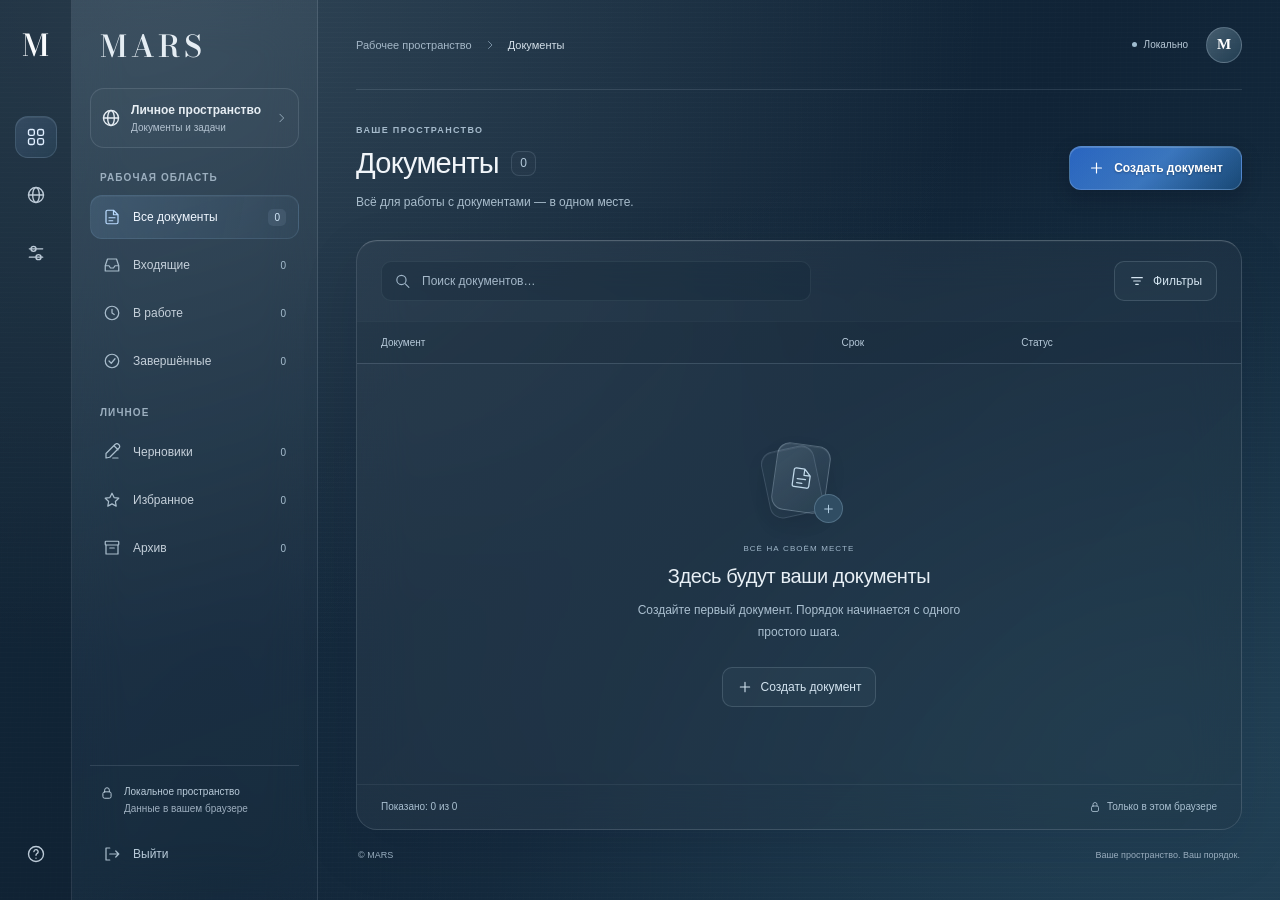
==== dashboard.html @ 014e8f97 "Add MARS dashboard interface" ====
<!doctype html>
<html lang="ru">
<head>
  <meta charset="UTF-8" />
  <meta name="viewport" content="width=device-width, initial-scale=1" />
  <meta name="theme-color" content="#10283E" />
  <title>Документы — MARS</title>
  <link rel="stylesheet" href="./styles.css" />
  <script src="./script.js" defer></script>
</head>
<body class="workspace">
  <div class="ambient" aria-hidden="true"></div>
  <svg class="icon-library" xmlns="http://www.w3.org/2000/svg" aria-hidden="true"><defs>
    <symbol id="i-grid" viewBox="0 0 24 24"><rect x="3" y="3" width="7" height="7" rx="2"/><rect x="14" y="3" width="7" height="7" rx="2"/><rect x="3" y="14" width="7" height="7" rx="2"/><rect x="14" y="14" width="7" height="7" rx="2"/></symbol>
    <symbol id="i-globe" viewBox="0 0 24 24"><circle cx="12" cy="12" r="9"/><ellipse cx="12" cy="12" rx="4" ry="9"/><path d="M3 12h18"/></symbol>
    <symbol id="i-settings" viewBox="0 0 24 24"><path d="M4 7h16M4 17h16"/><circle cx="9" cy="7" r="3"/><circle cx="15" cy="17" r="3"/></symbol>
    <symbol id="i-help" viewBox="0 0 24 24"><circle cx="12" cy="12" r="9"/><path d="M9.5 9a2.5 2.5 0 0 1 5 .5c0 2-2.5 2-2.5 4M12 17h.01"/></symbol>
    <symbol id="i-doc" viewBox="0 0 24 24"><path d="M14 3H6a2 2 0 0 0-2 2v14a2 2 0 0 0 2 2h12a2 2 0 0 0 2-2V9Zm0 0v6h6M8 13h8M8 17h5"/></symbol>
    <symbol id="i-inbox" viewBox="0 0 24 24"><path d="m3 13 3-9h12l3 9v7H3Zm0 0h5l2 3h4l2-3h5"/></symbol>
    <symbol id="i-clock" viewBox="0 0 24 24"><circle cx="12" cy="12" r="9"/><path d="M12 7v5l3 2"/></symbol>
    <symbol id="i-check" viewBox="0 0 24 24"><circle cx="12" cy="12" r="9"/><path d="m8 12 3 3 5-6"/></symbol>
    <symbol id="i-edit" viewBox="0 0 24 24"><path d="m15 4 5 5M4 20l5-1L21 7a2 2 0 0 0-5-5L4 14ZM13 20h7"/></symbol>
    <symbol id="i-star" viewBox="0 0 24 24"><path d="m12 3 2.8 5.7 6.2.9-4.5 4.4 1.1 6.2-5.6-3-5.6 3 1.1-6.2L3 9.6l6.2-.9Z"/></symbol>
    <symbol id="i-archive" viewBox="0 0 24 24"><path d="M4 8v12h16V8M9 12h6"/><rect x="3" y="3" width="18" height="5" rx="1"/></symbol>
    <symbol id="i-logout" viewBox="0 0 24 24"><path d="M9 4H4v16h5M9 12h12m-4-4 4 4-4 4"/></symbol>
    <symbol id="i-plus" viewBox="0 0 24 24"><path d="M12 5v14M5 12h14"/></symbol>
    <symbol id="i-search" viewBox="0 0 24 24"><circle cx="10.5" cy="10.5" r="6.5"/><path d="m16 16 5 5"/></symbol>
    <symbol id="i-filter" viewBox="0 0 24 24"><path d="M4 7h16M7 12h10M10 17h4"/></symbol>
    <symbol id="i-chevron" viewBox="0 0 24 24"><path d="m9 5 7 7-7 7"/></symbol>
    <symbol id="i-close" viewBox="0 0 24 24"><path d="m6 6 12 12M6 18 18 6"/></symbol>
    <symbol id="i-menu" viewBox="0 0 24 24"><path d="M4 6h16M4 12h16M4 18h16"/></symbol>
    <symbol id="i-lock" viewBox="0 0 24 24"><rect x="5" y="10" width="14" height="11" rx="3"/><path d="M8 10V7a4 4 0 0 1 8 0v3"/></symbol>
    <symbol id="i-arrow" viewBox="0 0 24 24"><path d="M5 12h14m-5-5 5 5-5 5"/></symbol>
  </defs></svg>
  <a class="skip-link" href="#workspace-main">К документам</a>
  <div class="app-shell">
    <nav class="app-rail" aria-label="Приложение">
      <a class="rail-mark" href="./dashboard.html" aria-label="MARS — рабочее пространство">M</a>
      <button class="rail-button is-active" type="button" data-section="all" aria-label="Документы" title="Документы"><svg class="icon" aria-hidden="true"><use href="#i-grid"/></svg></button>
      <button class="rail-button" type="button" data-info="space" aria-label="О пространстве" title="О пространстве"><svg class="icon" aria-hidden="true"><use href="#i-globe"/></svg></button>
      <button class="rail-button" type="button" data-info="settings" aria-label="Настройки вида" title="Настройки вида"><svg class="icon" aria-hidden="true"><use href="#i-settings"/></svg></button>
      <button class="rail-button rail-bottom" type="button" data-info="help" aria-label="Помощь" title="Помощь"><svg class="icon" aria-hidden="true"><use href="#i-help"/></svg></button>
    </nav>
    <aside class="app-sidebar" id="app-sidebar" aria-label="Навигация по документам">
      <div class="sidebar-brand"><span class="workspace-wordmark">MARS</span><button class="icon-button mobile-only" id="close-navigation" type="button" aria-label="Закрыть навигацию"><svg class="icon" aria-hidden="true"><use href="#i-close"/></svg></button></div>
      <button class="space-switch" type="button" data-info="space"><span class="space-icon"><svg class="icon" aria-hidden="true"><use href="#i-globe"/></svg></span><span><strong>Личное пространство</strong><small>Документы и задачи</small></span><svg class="icon" aria-hidden="true"><use href="#i-chevron"/></svg></button>
      <nav class="document-nav" aria-label="Разделы">
        <p class="nav-heading">Рабочая область</p>
<button class="nav-item" type="button" data-section="all" aria-current="page"><svg class="icon" aria-hidden="true"><use href="#i-doc"/></svg><span>Все документы</span><span class="nav-count" data-count="all">0</span></button>
<button class="nav-item" type="button" data-section="inbox"><svg class="icon" aria-hidden="true"><use href="#i-inbox"/></svg><span>Входящие</span><span class="nav-count" data-count="inbox">0</span></button>
<button class="nav-item" type="button" data-section="progress"><svg class="icon" aria-hidden="true"><use href="#i-clock"/></svg><span>В работе</span><span class="nav-count" data-count="progress">0</span></button>
<button class="nav-item" type="button" data-section="done"><svg class="icon" aria-hidden="true"><use href="#i-check"/></svg><span>Завершённые</span><span class="nav-count" data-count="done">0</span></button>
        <p class="nav-heading nav-heading--second">Личное</p>
<button class="nav-item" type="button" data-section="draft"><svg class="icon" aria-hidden="true"><use href="#i-edit"/></svg><span>Черновики</span><span class="nav-count" data-count="draft">0</span></button>
<button class="nav-item" type="button" data-section="favorites"><svg class="icon" aria-hidden="true"><use href="#i-star"/></svg><span>Избранное</span><span class="nav-count" data-count="favorites">0</span></button>
<button class="nav-item" type="button" data-section="archive"><svg class="icon" aria-hidden="true"><use href="#i-archive"/></svg><span>Архив</span><span class="nav-count" data-count="archive">0</span></button>
      </nav>
      <div class="sidebar-bottom"><div class="local-note"><svg class="icon" aria-hidden="true"><use href="#i-lock"/></svg><span>Локальное пространство<small>Данные в вашем браузере</small></span></div><button class="nav-item mobile-only" type="button" data-info="settings"><svg class="icon" aria-hidden="true"><use href="#i-settings"/></svg><span>Настройки вида</span></button><a class="nav-item logout-link" href="./index.html"><svg class="icon" aria-hidden="true"><use href="#i-logout"/></svg><span>Выйти</span></a></div>
    </aside>
    <button class="drawer-backdrop" id="drawer-backdrop" type="button" aria-label="Закрыть навигацию" hidden></button>
    <main class="workspace-main" id="workspace-main" tabindex="-1">
      <header class="workspace-topbar">
        <div class="breadcrumbs"><button class="icon-button mobile-only" id="open-navigation" type="button" aria-label="Открыть навигацию" aria-expanded="false" aria-controls="app-sidebar"><svg class="icon" aria-hidden="true"><use href="#i-menu"/></svg></button><span class="breadcrumb-root">Рабочее пространство</span><svg class="icon" aria-hidden="true"><use href="#i-chevron"/></svg><span id="breadcrumb-section">Документы</span></div>
        <div class="topbar-user"><span class="local-badge">Локально</span><button class="avatar" type="button" data-info="profile" aria-label="Ваше пространство" title="Ваше пространство">М</button></div>
      </header>
      <section class="document-workspace" aria-labelledby="section-title">
        <div class="workspace-heading"><div><p class="section-eyebrow">ВАШЕ ПРОСТРАНСТВО</p><h1 id="section-title">Документы <span id="section-count" class="heading-count">0</span></h1><p id="section-description">Всё для работы с документами — в одном месте.</p></div><button class="submit-button create-button" type="button" data-create><svg class="icon" aria-hidden="true"><use href="#i-plus"/></svg><span>Создать документ</span></button></div>
        <div class="documents-panel">
          <div class="document-toolbar"><label class="document-search" for="document-search"><svg class="icon" aria-hidden="true"><use href="#i-search"/></svg><span class="sr-only">Поиск документов</span><input id="document-search" type="search" placeholder="Поиск документов…" autocomplete="off" /></label><button class="secondary-button filter-toggle" id="filter-toggle" type="button" aria-expanded="false" aria-controls="filter-panel"><svg class="icon" aria-hidden="true"><use href="#i-filter"/></svg><span>Фильтры</span><span id="filter-indicator" hidden>1</span></button></div>
          <div class="filter-panel" id="filter-panel" hidden><label for="status-filter">Статус<select id="status-filter"><option value="all">Все статусы</option><option value="draft">Черновик</option><option value="inbox">Входящий</option><option value="progress">В работе</option><option value="done">Завершён</option><option value="archive">В архиве</option></select></label><label for="sort-order">Порядок<select id="sort-order"><option value="newest">Сначала новые</option><option value="title">По названию</option><option value="due">По сроку</option></select></label><button class="text-button" type="button" id="reset-filters">Сбросить</button></div>
          <div class="document-table-wrap"><table class="document-table"><caption class="sr-only">Документы рабочего пространства</caption><thead><tr><th scope="col">Документ</th><th scope="col">Срок</th><th scope="col">Статус</th><th scope="col"><span class="sr-only">Избранное</span></th></tr></thead><tbody id="document-rows"></tbody></table></div>
          <div class="empty-state" id="empty-state"><div class="empty-art" aria-hidden="true"><span class="empty-sheet empty-sheet--back"></span><span class="empty-sheet"><svg class="icon" aria-hidden="true"><use href="#i-doc"/></svg></span><span class="empty-spark"><svg class="icon" aria-hidden="true"><use href="#i-plus"/></svg></span></div><p class="empty-eyebrow">НАЧНИТЕ С ЧИСТОГО ЛИСТА</p><h2 id="empty-title">Здесь будут ваши документы</h2><p id="empty-description">Создайте первый документ.<br />Порядок начинается с одного простого шага.</p><button class="secondary-button" type="button" id="empty-action" data-create><svg class="icon" aria-hidden="true"><use href="#i-plus"/></svg>Создать документ</button></div>
          <footer class="panel-footer"><span id="result-count" role="status" aria-live="polite">Документов: 0</span><span class="storage-hint"><svg class="icon" aria-hidden="true"><use href="#i-lock"/></svg>Только в этом браузере</span></footer>
        </div>
        <footer class="workspace-footer"><span>© MARS</span><span>Ваше пространство. Ваш порядок.</span></footer>
      </section>
    </main>
  </div>
  <dialog class="workspace-dialog" id="document-dialog" aria-labelledby="document-dialog-title">
    <div class="dialog-heading"><div><p class="section-eyebrow">ДОКУМЕНТ</p><h2 id="document-dialog-title">Новый документ</h2></div><button class="icon-button" type="button" data-close="document-dialog" aria-label="Закрыть документ"><svg class="icon" aria-hidden="true"><use href="#i-close"/></svg></button></div>
    <form id="document-form"><div><label for="document-title">Название <span aria-hidden="true">*</span></label><input id="document-title" name="title" placeholder="Например, план проекта" maxlength="120" aria-describedby="document-error" required /></div><div><label for="document-topic">Тема</label><textarea id="document-topic" name="topic" placeholder="Кратко опишите содержание" maxlength="2000" rows="3"></textarea></div><div class="dialog-columns"><div><label for="document-due">Срок исполнения</label><input id="document-due" name="due" type="date" /></div><div><label for="document-status">Статус</label><select id="document-status" name="status"><option value="draft">Черновик</option><option value="inbox">Входящий</option><option value="progress">В работе</option><option value="done">Завершён</option><option value="archive">В архиве</option></select></div></div><p class="dialog-note">Сохранится в этом браузере. Доступ с других устройств не предусмотрен.</p><p class="field-error" id="document-error" role="alert" hidden></p><div class="dialog-actions"><button class="secondary-button" type="button" data-close="document-dialog">Отмена</button><button class="submit-button" type="submit">Сохранить</button></div></form>
  </dialog>
  <dialog class="workspace-dialog info-dialog" id="info-dialog" aria-labelledby="info-title"><div class="dialog-heading"><h2 id="info-title"></h2><button class="icon-button" type="button" data-close="info-dialog" aria-label="Закрыть"><svg class="icon" aria-hidden="true"><use href="#i-close"/></svg></button></div><p id="info-description"></p><label class="density-option" id="density-option" hidden><input type="checkbox" id="compact-view" />Компактные строки документов</label><button class="secondary-button" type="button" data-close="info-dialog">Понятно</button></dialog>
  <div class="workspace-toast" id="workspace-toast" role="status" aria-live="polite" hidden></div>
</body>
</html>
---- styles.css ----
/* Bodoni Moda SemiBold, Latin subset. Fontsource 5.3.0 / Google Fonts.
Copyright 2020 The Bodoni Moda Project Authors (https://github.com/indestructible-type/Bodoni) BodoniModa-Italic[opsz,wght].ttf: Copyright 2020 The Bodoni Moda Project Authors (https://github.com/indestructible-type/Bodoni)

This Font Software is licensed under the SIL Open Font License, Version 1.1.
This license is copied below, and is also available with a FAQ at:
http://scripts.sil.org/OFL


-----------------------------------------------------------
SIL OPEN FONT LICENSE Version 1.1 - 26 February 2007
-----------------------------------------------------------

PREAMBLE
The goals of the Open Font License (OFL) are to stimulate worldwide
development of collaborative font projects, to support the font creation
efforts of academic and linguistic communities, and to provide a free and
open framework in which fonts may be shared and improved in partnership
with others.

The OFL allows the licensed fonts to be used, studied, modified and
redistributed freely as long as they are not sold by themselves. The
fonts, including any derivative works, can be bundled, embedded,
redistributed and/or sold with any software provided that any reserved
names are not used by derivative works. The fonts and derivatives,
however, cannot be released under any other type of license. The
requirement for fonts to remain under this license does not apply
to any document created using the fonts or their derivatives.

DEFINITIONS
"Font Software" refers to the set of files released by the Copyright
Holder(s) under this license and clearly marked as such. This may
include source files, build scripts and documentation.

"Reserved Font Name" refers to any names specified as such after the
copyright statement(s).

"Original Version" refers to the collection of Font Software components as
distributed by the Copyright Holder(s).

"Modified Version" refers to any derivative made by adding to, deleting,
or substituting -- in part or in whole -- any of the components of the
Original Version, by changing formats or by porting the Font Software to a
new environment.

"Author" refers to any designer, engineer, programmer, technical
writer or other person who contributed to the Font Software.

PERMISSION & CONDITIONS
Permission is hereby granted, free of charge, to any person obtaining
a copy of the Font Software, to use, study, copy, merge, embed, modify,
redistribute, and sell modified and unmodified copies of the Font
Software, subject to the following conditions:

1) Neither the Font Software nor any of its individual components,
in Original or Modified Versions, may be sold by itself.

2) Original or Modified Versions of the Font Software may be bundled,
redistributed and/or sold with any software, provided that each copy
contains the above copyright notice and this license. These can be
included either as stand-alone text files, human-readable headers or
in the appropriate machine-readable metadata fields within text or
binary files as long as those fields can be easily viewed by the user.

3) No Modified Version of the Font Software may use the Reserved Font
Name(s) unless explicit written permission is granted by the corresponding
Copyright Holder. This restriction only applies to the primary font name as
presented to the users.

4) The name(s) of the Copyright Holder(s) or the Author(s) of the Font
Software shall not be used to promote, endorse or advertise any
Modified Version, except to acknowledge the contribution(s) of the
Copyright Holder(s) and the Author(s) or with their explicit written
permission.

5) The Font Software, modified or unmodified, in part or in whole,
must be distributed entirely under this license, and must not be
distributed under any other license. The requirement for fonts to
remain under this license does not apply to any document created
using the Font Software.

TERMINATION
This license becomes null and void if any of the above conditions are
not met.

DISCLAIMER
THE FONT SOFTWARE IS PROVIDED "AS IS", WITHOUT WARRANTY OF ANY KIND,
EXPRESS OR IMPLIED, INCLUDING BUT NOT LIMITED TO ANY WARRANTIES OF
MERCHANTABILITY, FITNESS FOR A PARTICULAR PURPOSE AND NONINFRINGEMENT
OF COPYRIGHT, PATENT, TRADEMARK, OR OTHER RIGHT. IN NO EVENT SHALL THE
COPYRIGHT HOLDER BE LIABLE FOR ANY CLAIM, DAMAGES OR OTHER LIABILITY,
INCLUDING ANY GENERAL, SPECIAL, INDIRECT, INCIDENTAL, OR CONSEQUENTIAL
DAMAGES, WHETHER IN AN ACTION OF CONTRACT, TORT OR OTHERWISE, ARISING
FROM, OUT OF THE USE OR INABILITY TO USE THE FONT SOFTWARE OR FROM
OTHER DEALINGS IN THE FONT SOFTWARE.
*/
@font-face {
  font-family: 'Bodoni Moda';
  font-style: normal;
  font-weight: 600;
  font-display: swap;
  src: url('[data-uri]') format('woff2');
}

:root {
  font-family: Inter, -apple-system, BlinkMacSystemFont, "Segoe UI", sans-serif;
  color: #f8fafc;
  background: #10283e;
  font-synthesis: none;
  -webkit-font-smoothing: antialiased;
  color-scheme: dark;
  --accent: #98c5ed;
  --secondary: #c4d0da;
  --muted: #b6c5d2;
}

* { box-sizing: border-box; }
body { margin: 0; min-width: 280px; isolation: isolate; }
button, input { font: inherit; }
button { cursor: pointer; -webkit-tap-highlight-color: transparent; }
[hidden] { display: none !important; }

/* Broad steel reflections and a quiet brushed finish, without animated layers. */
.ambient {
  position: fixed;
  inset: 0;
  z-index: -1;
  pointer-events: none;
  background:
    radial-gradient(ellipse at 50% 48%, rgba(8, 20, 33, .32), transparent 63%),
    radial-gradient(ellipse at 6% 0%, rgba(214, 220, 224, .20), transparent 49%),
    radial-gradient(ellipse at 93% 96%, rgba(53, 93, 115, .56), transparent 53%),
    linear-gradient(118deg, transparent 15%, rgba(166, 176, 183, .10) 30%, transparent 43%),
    linear-gradient(135deg, #355d73 -30%, #10283e 37%, #081421 65%, #1c4563 120%);
}
.ambient::after {
  content: '';
  position: absolute;
  inset: 0;
  opacity: .16;
  background:
    repeating-linear-gradient(0deg, transparent 0 2px, rgba(214, 220, 224, .12) 2px 3px, transparent 3px 5px),
    repeating-linear-gradient(91deg, transparent 0 5px, rgba(102, 118, 129, .08) 5px 6px);
}

.main {
  min-height: 100vh;
  min-height: 100svh;
  width: 100%;
  display: flex;
  align-items: center;
  justify-content: center;
  padding: 32px;
}

.login-card {
  position: relative;
  isolation: isolate;
  width: 440px;
  max-width: calc(100vw - 40px);
  padding: 32px;
  display: flex;
  flex-direction: column;
  gap: 16px;
  border-radius: 28px;
  border: 1px solid rgba(255, 255, 255, .20);
  border-top-color: rgba(255, 255, 255, .38);
  background: rgba(225, 235, 242, .10);
  backdrop-filter: blur(28px) saturate(135%);
  -webkit-backdrop-filter: blur(28px) saturate(135%);
  box-shadow:
    0 30px 80px rgba(0, 10, 25, .32),
    0 8px 24px rgba(0, 10, 25, .12),
    inset 0 1px 0 rgba(255, 255, 255, .16),
    inset 0 -1px 0 rgba(214, 220, 224, .04);
}
.login-card::before {
  content: '';
  position: absolute;
  inset: 0;
  z-index: -1;
  pointer-events: none;
  border-radius: inherit;
  background:
    radial-gradient(ellipse at 0 0, rgba(214, 220, 224, .09), transparent 55%),
    linear-gradient(125deg, rgba(255, 255, 255, .05), transparent 42%, rgba(166, 176, 183, .025));
}

.card-heading { text-align: center; padding-bottom: 8px; }
h1 {
  margin: 0;
  padding-left: .10em;
  font-family: 'Bodoni Moda', 'Bodoni MT', Didot, Georgia, serif;
  font-size: 50px;
  font-weight: 600;
  line-height: 1.15;
  letter-spacing: .10em;
  text-transform: uppercase;
  color: #e5edf3;
}
@supports ((background-clip: text) or (-webkit-background-clip: text)) {
  h1 {
    background: linear-gradient(170deg, #a6b0b7 -15%, #ffffff 42%, #d6dce0 64%, #b2c7d7 100%);
    background-clip: text;
    -webkit-background-clip: text;
    color: transparent;
  }
}
.card-heading p {
  margin: 10px 0 0;
  font-size: 16px;
  font-weight: 500;
  line-height: 1.5;
  color: var(--secondary);
}

form { display: flex; flex-direction: column; gap: 16px; }
label {
  display: block;
  margin-bottom: 8px;
  color: #e5edf3;
  font-size: 14px;
  font-weight: 500;
  line-height: 1.5;
}
.input-wrap { position: relative; }
input {
  width: 100%;
  min-width: 0;
  height: 52px;
  padding: 0 16px;
  border: 1px solid rgba(255, 255, 255, .15);
  border-radius: 16px;
  background: rgba(255, 255, 255, .09);
  color: #f8fafc;
  caret-color: #b9dbf8;
  font-size: 16px;
  line-height: 1.5;
  outline: 2px solid transparent;
  outline-offset: 2px;
  transition: border-color 180ms, box-shadow 180ms, background 180ms;
}
/* Slightly stronger opacity keeps hints legible over translucent reflections. */
input::placeholder { color: rgba(203, 213, 225, .82); opacity: 1; }
input:hover { border-color: rgba(214, 220, 224, .35); }
input:focus {
  border-color: var(--accent);
  outline-color: rgba(152, 197, 237, .55);
  box-shadow: 0 0 0 4px rgba(118, 176, 221, .08);
  background: rgba(255, 255, 255, .12);
}
input[aria-invalid='true'] { border-color: #f0a8af; }
input:autofill { background: #30495d; color: #f8fafc; }
input:-webkit-autofill {
  -webkit-text-fill-color: #f8fafc;
  box-shadow: inset 0 0 0 100px #30495d;
}
#password { padding-right: 56px; }

.password-toggle {
  position: absolute;
  top: 4px;
  right: 4px;
  width: 44px;
  height: 44px;
  display: grid;
  place-items: center;
  border: 0;
  border-radius: 12px;
  background: transparent;
  color: #c4d0da;
  transition: background 180ms, color 180ms;
}
.password-toggle:hover { color: #fff; background: rgba(255, 255, 255, .08); }
.password-toggle svg { width: 20px; height: 20px; }
.eye-slash { opacity: 0; transition: opacity 150ms; }
.password-toggle[aria-pressed='true'] .eye-slash { opacity: 1; }

.recovery-row { display: flex; justify-content: flex-end; }
.text-button {
  border: 0;
  padding: 2px 0;
  background: none;
  color: #b8d7f4;
  font-size: 14px;
  line-height: 1.5;
  transition: color 180ms;
}
.text-button:hover { color: #edf6ff; text-decoration: underline; text-underline-offset: 4px; }
.submit-button {
  width: 100%;
  height: 52px;
  border: 1px solid rgba(186, 215, 241, .26);
  border-radius: 16px;
  /* A subtle tint keeps white text above 4.5:1 at the brightest stop. */
  background:
    linear-gradient(rgba(8, 20, 33, .04), rgba(8, 20, 33, .04)),
    linear-gradient(135deg, #2b68c7 0%, #3c7ac4 50%, #194a78 100%);
  color: #fff;
  font-size: 16px;
  font-weight: 600;
  text-shadow: 0 1px 2px rgba(8, 20, 33, .35);
  box-shadow: 0 7px 20px rgba(0, 10, 25, .24), inset 0 1px 0 rgba(255, 255, 255, .18);
  transition: border-color 200ms, box-shadow 200ms, transform 200ms;
}
.submit-button:hover {
  transform: translateY(-1px);
  border-color: rgba(186, 215, 241, .48);
  box-shadow: 0 10px 24px rgba(0, 10, 25, .30), inset 0 1px 0 rgba(255, 255, 255, .25);
}
.submit-button:active { transform: translateY(1px); box-shadow: 0 2px 8px rgba(0, 10, 25, .22); }
button:focus-visible { outline: 2px solid #b5d9fa; outline-offset: 4px; }

.card-footer { padding-top: 8px; text-align: center; color: var(--muted); font-size: 12px; line-height: 1.5; }
.field-error { margin: 8px 0 0; color: #ffc2c8; font-size: 13px; line-height: 1.5; }
.form-status {
  margin: 0;
  padding: 12px;
  border: 1px solid rgba(186, 215, 241, .15);
  border-radius: 12px;
  color: #e5edf3;
  background: rgba(8, 20, 33, .24);
  font-size: 13px;
  line-height: 1.5;
}

@media (max-width: 600px) {
  .main { padding: 20px; }
  .login-card { padding: 24px; }
  h1 { font-size: 46px; }
}
@supports not ((backdrop-filter: blur(28px)) or (-webkit-backdrop-filter: blur(28px))) {
  .login-card { background: rgba(35, 56, 74, .97); }
}
@media (prefers-reduced-motion: reduce) {
  *, *::before, *::after { transition: none !important; animation: none !important; }
  .submit-button:hover, .submit-button:active { transform: none; }
}
@media (forced-colors: active) {
  .login-card, input, .submit-button { border: 1px solid CanvasText; }
  .login-card { background: Canvas; }
  h1 { background: none; color: CanvasText; }
  .submit-button { color: ButtonText; text-shadow: none; }
  .ambient, .login-card::before { display: none; }
  button:focus-visible, input:focus { outline: 2px solid Highlight; }
}

/* Workspace: scoped components preserve the standalone login screen. */
.workspace { --panel: rgba(225, 235, 242, .075); --line: rgba(214, 230, 242, .13); font-size: 14px; }
.workspace .ambient { background: radial-gradient(ellipse at 12% 0, #66768155, transparent 52%), radial-gradient(ellipse at 90% 85%, #355d7370, transparent 58%), linear-gradient(125deg, #183044, #102336 58%, #152e42); }
.workspace a { color: inherit; text-decoration: none; }
.workspace a:focus-visible { outline: 2px solid #b5d9fa; outline-offset: 4px; }
.workspace .icon { width: 20px; height: 20px; flex: 0 0 auto; fill: none; stroke: currentColor; stroke-width: 1.65; stroke-linecap: round; stroke-linejoin: round; }
.icon-library { position: absolute; width: 0; height: 0; overflow: hidden; }
.sr-only { position: absolute; width: 1px; height: 1px; padding: 0; margin: -1px; overflow: hidden; clip-path: inset(50%); white-space: nowrap; border: 0; }
.skip-link { position: fixed; top: 12px; left: 12px; z-index: 30; padding: 12px 20px; background: #233e54; border-radius: 8px; transform: translateY(-150%); }
.skip-link:focus { transform: none; }
.app-shell { min-height: 100vh; min-height: 100svh; display: grid; grid-template-columns: 72px 246px minmax(0, 1fr); }
.app-rail { display: flex; align-items: center; flex-direction: column; gap: 16px; padding: 25px 12px; border-right: 1px solid var(--line); background: rgba(8, 20, 33, .26); }
.rail-mark { font: 600 30px/1.2 'Bodoni Moda', Georgia, serif; margin: 2px 0 37px; color: #e6eef5; }
.rail-button, .icon-button { display: inline-grid; place-items: center; width: 42px; height: 42px; border: 1px solid transparent; border-radius: 13px; background: transparent; color: #bdcbd8; transition: background 180ms, color 180ms, border-color 180ms; }
.rail-button:hover, .icon-button:hover { background: #ffffff0d; color: #fff; }
.rail-button.is-active { background: linear-gradient(140deg,#6381a84a,#4678a128); color: #e0eeff; border-color: #aac9e22b; box-shadow: inset 0 1px 0 #ffffff10; }
.rail-bottom { margin-top: auto; }
.app-sidebar { display: flex; flex-direction: column; padding: 28px 18px 20px; border-right: 1px solid var(--line); background: linear-gradient(160deg,#e1ebf210,#e1ebf204); backdrop-filter: blur(24px); }
.sidebar-brand { display: flex; align-items: center; justify-content: space-between; padding: 0 10px; }
.workspace-wordmark { font: 600 30px/1.2 'Bodoni Moda', Georgia, serif; letter-spacing: .12em; color: #e5edf3; }
.space-switch { display: flex; align-items: center; gap: 10px; width: 100%; text-align: left; padding: 14px 10px; margin: 24px 0; color: #e6edf3; background: #ffffff05; border: 1px solid var(--line); border-radius: 14px; }
.space-switch:hover { background: #ffffff0a; }
.space-icon { display: grid; place-items: center; }
.space-switch strong { display: block; font-size: 12px; font-weight: 600; }
.space-switch small { display: block; color: #b3c2d0; font-size: 10px; margin-top: 5px; }
.space-switch > .icon { width: 13px; margin-left: auto; color: #9eb4c5; }
.nav-heading { margin: 0 10px 12px; color: #9cafbf; font-size: 10px; font-weight: 600; text-transform: uppercase; letter-spacing: .11em; }
.nav-heading--second { margin-top: 24px; }
.nav-item { display: flex; align-items: center; gap: 12px; width: 100%; min-height: 44px; padding: 10px 12px; margin: 4px 0; border: 1px solid transparent; border-radius: 12px; text-align: left; background: transparent; color: #c5d0da; font-size: 12px; transition: background 180ms, color 180ms; }
.nav-item .icon { width: 18px; height: 18px; color: #a9bdcc; }
.nav-item:hover { background: #ffffff08; color: #fff; }
.nav-item[aria-current=page] { background: linear-gradient(100deg,#7daddb2b,#7daddb0d); border-color: #9cc4e423; color: #f0f7ff; box-shadow: inset 0 1px 0 #ffffff0a; }
.nav-item[aria-current=page] .icon { color: #badbff; }
.nav-count { margin-left: auto; color: #a6bdce; font-size: 10px; }
.nav-item[aria-current=page] .nav-count { padding: 3px 6px; border-radius: 5px; background: #adc9e51c; color: #d4e9fa; }
.sidebar-bottom { margin-top: auto; padding-top: 20px; }
.local-note { border-top: 1px solid var(--line); padding: 20px 10px 14px; display: flex; gap: 10px; color: #b9cbd9; font-size: 10px; }
.local-note .icon { width: 14px; height: 14px; }
.local-note small { display: block; margin-top: 6px; color: #9eafbf; font-size: 10px; }
.workspace .logout-link { color: #b9cbd9; }
.workspace-main { min-width: 0; padding: 0 38px; outline: none; }
.workspace-topbar { min-height: 90px; display: flex; align-items: center; justify-content: space-between; gap: 16px; border-bottom: 1px solid var(--line); }
.breadcrumbs { display: flex; align-items: center; gap: 12px; font-size: 11px; color: #d4e0e9; }
.breadcrumb-root { color: #a5b8c8; }
.breadcrumbs > .icon { width: 12px; height: 12px; color: #8aa1b5; }
.topbar-user { display: flex; align-items: center; gap: 18px; }
.local-badge { display: inline-flex; align-items: center; gap: 7px; color: #b7c8d6; font-size: 10px; }
.local-badge::before { content: ''; width: 5px; height: 5px; border-radius: 50%; background: #9fbcd0; }
.avatar { width: 36px; height: 36px; border: 1px solid #c6d7e344; border-radius: 50%; background: linear-gradient(135deg,#7c96a780,#355d7370); color: #fff; font: 600 15px Georgia,serif; }
.document-workspace { max-width: 1500px; margin: 0 auto; }
.workspace-heading { display: flex; justify-content: space-between; align-items: center; gap: 24px; padding: 35px 0 28px; }
.section-eyebrow { margin: 0 0 10px; font-size: 9px; font-weight: 600; letter-spacing: .15em; color: #a5bacb; }
.workspace h1 { display: flex; align-items: center; gap: 12px; padding: 0; margin: 0; font: 500 29px/1.3 Inter,-apple-system,BlinkMacSystemFont,"Segoe UI",sans-serif; letter-spacing: -.025em; text-transform: none; color: #f1f5f9; background: none; }
.heading-count { display: inline-grid; place-items: center; min-width: 25px; height: 25px; padding: 0 7px; border: 1px solid #bacfe326; background: #ffffff05; border-radius: 8px; color: #b5cadb; font-size: 12px; letter-spacing: 0; }
#section-description { margin: 10px 0 0; color: #a9bdcc; font-size: 12px; line-height: 1.6; }
.workspace .create-button { display: inline-flex; align-items: center; justify-content: center; gap: 9px; width: auto; height: 44px; padding: 0 18px; border-radius: 12px; font-size: 12px; flex-shrink: 0; }
.workspace .create-button .icon { width: 17px; }
.documents-panel { min-height: min(620px, calc(100svh - 310px)); display: flex; flex-direction: column; border-radius: 21px; border: 1px solid #d6e4f126; border-top-color: #e1ebf240; background: linear-gradient(135deg,#e1ebf212,#e1ebf206),rgba(19,39,56,.35); box-shadow: 0 20px 60px #000a191a,inset 0 1px 0 #ffffff09; backdrop-filter: blur(24px); }
.document-toolbar { padding: 20px 24px; display: flex; align-items: center; gap: 16px; }
.document-search { display: flex; align-items: center; position: relative; margin: 0; width: min(100%,430px); }
.document-search > .icon { position: absolute; left: 13px; width: 17px; color: #9fb4c7; pointer-events: none; }
.workspace .document-search input { height: 40px; padding-left: 40px; padding-right: 12px; border-radius: 10px; font-size: 12px; background: #091c2d30; border-color: #c5d4e015; }
.workspace .document-search input::placeholder { color: #a5b8c9; }
.secondary-button { display: inline-flex; align-items: center; justify-content: center; gap: 8px; min-height: 40px; padding: 10px 14px; border: 1px solid #c5d8e52b; border-radius: 10px; background: #d6e4f108; color: #d4e4f0; font-size: 12px; transition: background 180ms,border-color 180ms; }
.secondary-button:hover { background: #d6e4f114; border-color: #c5d8e54d; }
.secondary-button .icon { width: 16px; height: 16px; }
.filter-toggle { margin-left: auto; }
#filter-indicator { width: 18px; height: 18px; display: grid; place-items: center; border-radius: 50%; background: #436b8c; }
.filter-panel { display: flex; align-items: flex-end; gap: 20px; padding: 0 24px 20px; }
.filter-panel label { flex: 1; max-width: 230px; margin: 0; font-size: 11px; }
.workspace select, .workspace textarea { width: 100%; border: 1px solid #ffffff26; background: #263e51; color: #e5edf3; padding: 12px; border-radius: 12px; font: inherit; outline-offset: 3px; }
.workspace select:focus, .workspace textarea:focus { outline: 2px solid #98c5ed; }
.workspace select { height: 44px; }
.filter-panel select { height: 38px; margin-top: 7px; font-size: 12px; }
.filter-panel .text-button { margin-bottom: 10px; font-size: 12px; }
.document-table-wrap { width: 100%; }
.document-table { width: 100%; border-collapse: collapse; table-layout: fixed; text-align: left; }
.document-table th { background: #091c2d20; border-top: 1px solid #b0c6db0d; border-bottom: 1px solid #b0c6db18; padding: 15px 16px; color: #b6c9d9; font-size: 10px; font-weight: 500; }
.document-table th:first-child { padding-left: 24px; width: 53%; }
.document-table th:last-child { width: 56px; }
.document-table td { padding: 18px 16px; border-bottom: 1px solid #b0c6db15; color: #c1d0dc; font-size: 12px; }
.document-table td:first-child { padding-left: 24px; }
.document-table tbody tr:hover { background: #ffffff04; }
.document-link { display: flex; align-items: center; gap: 12px; max-width: 100%; padding: 0; border: 0; background: none; color: #e5eef5; text-align: left; }
.document-link > .icon { width: 22px; height: 26px; color: #a2bed2; }
.document-link > span { min-width: 0; }
.document-link strong { display: block; overflow: hidden; text-overflow: ellipsis; white-space: nowrap; font-size: 13px; font-weight: 500; }
.document-link small { display: block; margin-top: 6px; overflow: hidden; text-overflow: ellipsis; white-space: nowrap; font-size: 10px; color: #a5bbcc; }
.status-pill { display: inline-block; padding: 5px 9px; border-radius: 6px; background: #adcbe618; color: #d3e3ef; font-size: 10px; white-space: nowrap; }
.status-pill[data-status=done] { color: #c5e1d9; background: #a3d5c214; }
.status-pill[data-status=progress] { color: #c3ddfc; background: #85b1ef1a; }
.star-button { width: 32px; height: 32px; border-radius: 8px; }
.star-button[aria-pressed=true] { color: #e5c998; }
.star-button[aria-pressed=true] .icon { fill: #e5c99825; }
.empty-state { flex: 1; min-height: 360px; padding: 28px 24px 32px; display: flex; flex-direction: column; align-items: center; justify-content: center; text-align: center; }
.empty-art { position: relative; width: 88px; height: 88px; margin-bottom: 20px; }
.empty-sheet { position: absolute; left: 19px; top: 8px; width: 54px; height: 68px; display: grid; place-items: center; border: 1px solid #d0e3f442; border-radius: 13px; background: linear-gradient(135deg,#b9d4e728,#b9d4e709); box-shadow: 0 8px 20px #000a1912,inset 0 1px 0 #ffffff12; transform: rotate(8deg); color: #c1d9ea; }
.empty-sheet .icon { width: 25px; height: 30px; stroke-width: 1.2; }
.empty-sheet--back { left: 10px; top: 12px; transform: rotate(-12deg); background: #aac9e00a; border-color: #d0e3f426; }
.empty-spark { position: absolute; bottom: 1px; right: 0; display: grid; place-items: center; width: 29px; height: 29px; border: 1px solid #b3d6ef40; border-radius: 50%; color: #bdd9ed; background: #304d63; }
.empty-spark .icon { width: 13px; }
.empty-eyebrow { color: #a1b8cb; font-size: 8px; letter-spacing: .14em; margin: 0 0 12px; }
.empty-state h2 { font-size: 20px; font-weight: 500; letter-spacing: -.02em; margin: 0; color: #e8f0f6; }
.empty-state > p:not(.empty-eyebrow) { max-width: 330px; color: #abc0d0; font-size: 12px; line-height: 1.8; margin: 12px 0 24px; }
.panel-footer { display: flex; justify-content: space-between; gap: 15px; padding: 16px 24px; margin-top: auto; border-top: 1px solid #b0c6db15; color: #aac0d1; font-size: 10px; }
.storage-hint { display: flex; align-items: center; gap: 6px; }
.storage-hint .icon { width: 12px; height: 12px; }
.workspace-footer { display: flex; justify-content: space-between; padding: 20px 2px; color: #9fb4c5; font-size: 9px; }
.workspace-dialog { width: 480px; max-width: calc(100vw - 32px); max-height: calc(100svh - 40px); padding: 28px; border: 1px solid #d5e6f24d; border-radius: 24px; background: linear-gradient(135deg,#354d61f7,#1a3248fa); color: #edf3f8; box-shadow: 0 30px 80px #000a1966; backdrop-filter: blur(28px); }
.workspace-dialog::backdrop { background: #06132099; backdrop-filter: blur(5px); }
.dialog-heading { display: flex; justify-content: space-between; align-items: flex-start; gap: 20px; margin-bottom: 24px; }
.dialog-heading h2 { margin: 0; font-size: 22px; font-weight: 500; }
.dialog-heading .icon-button { margin: -8px -8px 0 0; flex-shrink: 0; }
.workspace-dialog textarea { resize: vertical; min-height: 90px; }
.dialog-columns { display: grid; grid-template-columns: 1fr 1fr; gap: 16px; }
.dialog-columns > div { min-width: 0; }
.workspace-dialog input, .workspace-dialog select { height: 46px; border-radius: 12px; }
.dialog-note { margin: 0; color: #b4c6d5; font-size: 11px; line-height: 1.7; }
.dialog-actions { display: flex; justify-content: flex-end; gap: 12px; margin-top: 8px; }
.dialog-actions .submit-button { width: auto; height: 42px; padding: 0 22px; border-radius: 11px; font-size: 13px; }
.info-dialog > p { font-size: 14px; line-height: 1.8; color: #cfdee9; }
.info-dialog > .secondary-button { margin-top: 12px; }
.density-option { display: flex; align-items: center; gap: 12px; margin: 20px 0; }
.workspace .density-option input { width: 18px; height: 18px; accent-color: #7bace3; }
.workspace-toast { position: fixed; bottom: 24px; left: 50%; transform: translateX(-50%); max-width: calc(100vw - 40px); padding: 14px 20px; border-radius: 12px; background: #29485e; border: 1px solid #b4cee340; box-shadow: 0 10px 30px #000a1940; z-index: 20; color: #eaf3fb; font-size: 13px; }
.workspace.is-compact .document-table td { padding-top: 10px; padding-bottom: 10px; }
.mobile-only { display: none; }
@media (min-width: 1700px) { .workspace-main { padding: 0 58px; } .documents-panel { min-height: 690px; } .workspace-heading { padding-top: 44px; padding-bottom: 34px; } }
@media (max-width: 1100px) { .app-shell { grid-template-columns: 60px 215px minmax(0,1fr); } .app-sidebar { padding: 26px 12px 18px; } .workspace-main { padding: 0 24px; } .space-switch { padding: 12px 8px; gap: 7px; } .space-switch strong { font-size: 11px; } .workspace-heading { align-items: flex-start; } .workspace .create-button { padding: 0 12px; } }
@media (max-width: 900px) {
  .app-shell { display: block; } .app-rail { display: none; } .workspace-main { padding: 0 24px; }
  .app-sidebar { display: none; position: fixed; inset: 0 auto 0 0; width: min(290px,calc(100vw - 40px)); z-index: 12; overflow-y: auto; background: #1f384def; }
  .app-sidebar.is-open { display: flex; } .drawer-backdrop { position: fixed; inset: 0; width: 100%; height: 100%; background: #03111cb3; border: 0; z-index: 11; }
  .mobile-only { display: inline-grid; } .nav-item.mobile-only { display: flex; } .workspace-topbar { min-height: 76px; } .sidebar-brand { padding: 0 10px; }
  .workspace-heading { padding-top: 27px; } .documents-panel { min-height: calc(100svh - 290px); }
}
@media (max-width: 600px) {
  .workspace-main { padding: 0 18px; } .workspace-topbar { min-height: 70px; } .breadcrumbs { gap: 8px; }
  .breadcrumb-root, .breadcrumbs > .icon, .local-badge { display: none; } .topbar-user { gap: 0; } .workspace-heading { gap: 20px; flex-wrap: wrap; padding: 25px 0 22px; }
  .workspace h1 { font-size: 26px; } .workspace .create-button { width: 100%; height: 44px; }
  .section-eyebrow { font-size: 8px; } #section-description { font-size: 11px; }
  .document-toolbar { padding: 16px; gap: 8px; } .document-search { flex: 1; min-width: 0; }
  .workspace .document-search input { font-size: 16px; padding-left: 33px; }
  .document-search .icon { left: 10px; width: 15px; } .filter-toggle { padding: 10px; min-width: 40px; }
  .filter-toggle > span:not(#filter-indicator) { display: none; } .filter-panel { padding: 0 16px 16px; flex-wrap: wrap; gap: 12px; } .filter-panel label { max-width: none; min-width: 100px; }
  .filter-panel .text-button { margin: 0; } .document-table th:first-child { padding-left: 16px; width: auto; } .document-table th, .document-table td { padding: 12px 8px; }
  .document-table th:nth-child(2), .document-table td:nth-child(2) { display: none; }
  .document-table th:nth-child(3) { width: 94px; } .document-table th:last-child { width: 42px; } .document-table td:first-child { padding-left: 16px; }
  .document-link { gap: 8px; } .document-link > .icon { display: none; } .document-link strong { font-size: 12px; } .status-pill { font-size: 9px; padding: 5px 6px; }
  .empty-state { min-height: 330px; padding: 35px 20px 40px; } .empty-state h2 { font-size: 18px; } .empty-state > p:not(.empty-eyebrow) { font-size: 11px; }
  .panel-footer { padding: 14px 16px; font-size: 9px; } .storage-hint { gap: 4px; } .workspace-footer { font-size: 8px; }
  .workspace-dialog { padding: 24px; } .dialog-columns { grid-template-columns: 1fr; } .documents-panel { min-height: 0; }
}
@supports not ((backdrop-filter: blur(24px)) or (-webkit-backdrop-filter: blur(24px))) { .documents-panel, .app-sidebar { background-color: #253d50; } }
@media (forced-colors: active) {
  .workspace h1 { color: CanvasText; } .documents-panel, .workspace-dialog, .app-sidebar { background: Canvas; color: CanvasText; border: 1px solid CanvasText; }
  .nav-item[aria-current=page], .secondary-button, .icon-button, .avatar { border: 1px solid ButtonText; }
  .workspace .submit-button, .workspace input, .workspace select, .workspace textarea { color: CanvasText; background: Canvas; }
  .empty-sheet { border: 1px solid CanvasText; } .workspace a:focus-visible { outline-color: Highlight; }
}
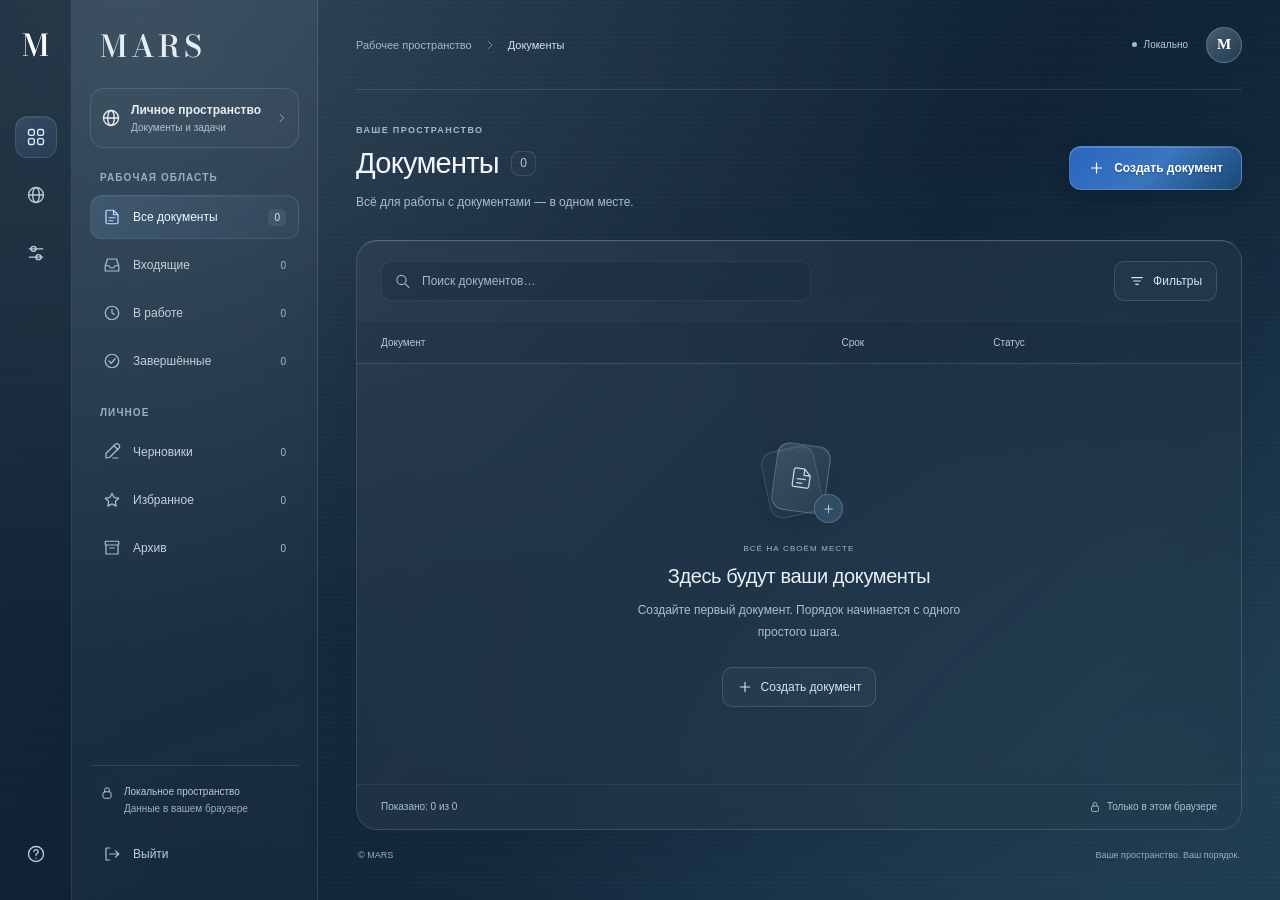
==== commit 9cf17c2d: "Add safe document deletion" ====
--- a/dashboard.html
+++ b/dashboard.html
@@ -31,6 +31,12 @@
     <symbol id="i-menu" viewBox="0 0 24 24"><path d="M4 6h16M4 12h16M4 18h16"/></symbol>
     <symbol id="i-lock" viewBox="0 0 24 24"><rect x="5" y="10" width="14" height="11" rx="3"/><path d="M8 10V7a4 4 0 0 1 8 0v3"/></symbol>
     <symbol id="i-arrow" viewBox="0 0 24 24"><path d="M5 12h14m-5-5 5 5-5 5"/></symbol>
+    <symbol id="i-layers" viewBox="0 0 24 24"><path d="m12 3 10 6-10 6L2 9Zm-9 11 9 5 9-5M3 18l9 5 9-5"/></symbol>
+    <symbol id="i-flow" viewBox="0 0 24 24"><rect x="3" y="3" width="7" height="6" rx="2"/><rect x="14" y="15" width="7" height="6" rx="2"/><path d="M6 9v6a3 3 0 0 0 3 3h5m-3-3 3 3-3 3"/></symbol>
+    <symbol id="i-mail" viewBox="0 0 24 24"><rect x="3" y="5" width="18" height="14" rx="2"/><path d="m3 6 9 7 9-7"/></symbol>
+    <symbol id="i-wallet" viewBox="0 0 24 24"><rect x="3" y="5" width="18" height="15" rx="3"/><path d="M17 5V3H6a3 3 0 0 0-3 3m18 5h-6v5h6m-4-2.5h.01"/></symbol>
+    <symbol id="i-user" viewBox="0 0 24 24"><circle cx="12" cy="7" r="4"/><path d="M4 21v-2a8 8 0 0 1 16 0v2"/></symbol>
+    <symbol id="i-trash" viewBox="0 0 24 24"><path d="M3 6h18M9 6V3h6v3M5 6l1 15h12l1-15M10 10v7m4-7v7"/></symbol>
   </defs></svg>
   <a class="skip-link" href="#workspace-main">К документам</a>
   <div class="app-shell">
@@ -68,7 +74,7 @@
         <div class="documents-panel">
           <div class="document-toolbar"><label class="document-search" for="document-search"><svg class="icon" aria-hidden="true"><use href="#i-search"/></svg><span class="sr-only">Поиск документов</span><input id="document-search" type="search" placeholder="Поиск документов…" autocomplete="off" /></label><button class="secondary-button filter-toggle" id="filter-toggle" type="button" aria-expanded="false" aria-controls="filter-panel"><svg class="icon" aria-hidden="true"><use href="#i-filter"/></svg><span>Фильтры</span><span id="filter-indicator" hidden>1</span></button></div>
           <div class="filter-panel" id="filter-panel" hidden><label for="status-filter">Статус<select id="status-filter"><option value="all">Все статусы</option><option value="draft">Черновик</option><option value="inbox">Входящий</option><option value="progress">В работе</option><option value="done">Завершён</option><option value="archive">В архиве</option></select></label><label for="sort-order">Порядок<select id="sort-order"><option value="newest">Сначала новые</option><option value="title">По названию</option><option value="due">По сроку</option></select></label><button class="text-button" type="button" id="reset-filters">Сбросить</button></div>
-          <div class="document-table-wrap"><table class="document-table"><caption class="sr-only">Документы рабочего пространства</caption><thead><tr><th scope="col">Документ</th><th scope="col">Срок</th><th scope="col">Статус</th><th scope="col"><span class="sr-only">Избранное</span></th></tr></thead><tbody id="document-rows"></tbody></table></div>
+          <div class="document-table-wrap"><table class="document-table"><caption class="sr-only">Документы рабочего пространства</caption><thead><tr><th scope="col">Документ</th><th scope="col">Срок</th><th scope="col">Статус</th><th scope="col"><span class="sr-only">Действия с документом</span></th></tr></thead><tbody id="document-rows"></tbody></table></div>
           <div class="empty-state" id="empty-state"><div class="empty-art" aria-hidden="true"><span class="empty-sheet empty-sheet--back"></span><span class="empty-sheet"><svg class="icon" aria-hidden="true"><use href="#i-doc"/></svg></span><span class="empty-spark"><svg class="icon" aria-hidden="true"><use href="#i-plus"/></svg></span></div><p class="empty-eyebrow">НАЧНИТЕ С ЧИСТОГО ЛИСТА</p><h2 id="empty-title">Здесь будут ваши документы</h2><p id="empty-description">Создайте первый документ.<br />Порядок начинается с одного простого шага.</p><button class="secondary-button" type="button" id="empty-action" data-create><svg class="icon" aria-hidden="true"><use href="#i-plus"/></svg>Создать документ</button></div>
           <footer class="panel-footer"><span id="result-count" role="status" aria-live="polite">Документов: 0</span><span class="storage-hint"><svg class="icon" aria-hidden="true"><use href="#i-lock"/></svg>Только в этом браузере</span></footer>
         </div>
@@ -76,9 +82,32 @@
       </section>
     </main>
   </div>
+  <dialog class="workspace-dialog creation-center" id="creation-dialog" aria-labelledby="creation-title" aria-describedby="creation-subtitle">
+    <header class="creation-header">
+      <div class="creation-brand"><span class="workspace-wordmark">MARS</span><span>ЦЕНТР СОЗДАНИЯ</span></div>
+      <div class="creation-heading"><div><h2 id="creation-title">Создать</h2><p id="creation-subtitle">Выберите шаблон или начните с чистого листа</p></div><button class="icon-button" type="button" data-close="creation-dialog" aria-label="Закрыть центр создания"><svg class="icon" aria-hidden="true"><use href="#i-close"/></svg></button></div>
+      <div class="creation-tools" id="creation-tools">
+        <label class="document-search" for="template-search"><svg class="icon" aria-hidden="true"><use href="#i-search"/></svg><span class="sr-only">Поиск шаблонов и процессов</span><input id="template-search" type="search" placeholder="Найти шаблон по названию или задаче…" autocomplete="off" /></label>
+        <div class="creation-modes" role="tablist" aria-label="Режим создания"><button id="mode-documents" type="button" role="tab" aria-selected="true" aria-controls="creation-catalog" data-mode="documents"><svg class="icon" aria-hidden="true"><use href="#i-doc"/></svg>Документы</button><button id="mode-processes" type="button" role="tab" aria-selected="false" aria-controls="creation-catalog" tabindex="-1" data-mode="processes"><svg class="icon" aria-hidden="true"><use href="#i-flow"/></svg>Процессы</button></div>
+      </div>
+    </header>
+    <p class="creation-error" id="creation-error" role="alert" hidden></p>
+    <div class="creation-body" id="creation-catalog" role="tabpanel" aria-labelledby="mode-documents">
+      <nav class="creation-categories" id="creation-categories" aria-label="Категории шаблонов"></nav>
+      <section class="creation-results" aria-labelledby="catalog-title"><div class="catalog-heading"><div><h3 id="catalog-title">Все шаблоны</h3><p id="catalog-count" role="status" aria-live="polite"></p></div><button class="secondary-button" id="new-template" type="button"><svg class="icon" aria-hidden="true"><use href="#i-plus"/></svg><span>Свой шаблон</span></button></div><div class="creation-grid" id="creation-grid"></div><div class="creation-empty" id="creation-empty" hidden><svg class="icon" aria-hidden="true"><use href="#i-search"/></svg><h3>Ничего не найдено</h3><p id="creation-empty-text"></p><button class="secondary-button" id="clear-template-search" type="button">Очистить поиск</button></div></section>
+    </div>
+    <section class="creation-detail" id="creation-detail" aria-label="Предварительный просмотр или редактор" hidden></section>
+    <footer class="creation-footer"><span><svg class="icon" aria-hidden="true"><use href="#i-lock"/></svg><span id="creation-local-note">Ваши идеи остаются в вашем пространстве</span></span><span class="creation-footer-hint">MARS / CREATION CENTER</span></footer>
+  </dialog>
   <dialog class="workspace-dialog" id="document-dialog" aria-labelledby="document-dialog-title">
     <div class="dialog-heading"><div><p class="section-eyebrow">ДОКУМЕНТ</p><h2 id="document-dialog-title">Новый документ</h2></div><button class="icon-button" type="button" data-close="document-dialog" aria-label="Закрыть документ"><svg class="icon" aria-hidden="true"><use href="#i-close"/></svg></button></div>
     <form id="document-form"><div><label for="document-title">Название <span aria-hidden="true">*</span></label><input id="document-title" name="title" placeholder="Например, план проекта" maxlength="120" aria-describedby="document-error" required /></div><div><label for="document-topic">Тема</label><textarea id="document-topic" name="topic" placeholder="Кратко опишите содержание" maxlength="2000" rows="3"></textarea></div><div class="dialog-columns"><div><label for="document-due">Срок исполнения</label><input id="document-due" name="due" type="date" /></div><div><label for="document-status">Статус</label><select id="document-status" name="status"><option value="draft">Черновик</option><option value="inbox">Входящий</option><option value="progress">В работе</option><option value="done">Завершён</option><option value="archive">В архиве</option></select></div></div><p class="dialog-note">Сохранится в этом браузере. Доступ с других устройств не предусмотрен.</p><p class="field-error" id="document-error" role="alert" hidden></p><div class="dialog-actions"><button class="secondary-button" type="button" data-close="document-dialog">Отмена</button><button class="submit-button" type="submit">Сохранить</button></div></form>
+  </dialog>
+  <dialog class="workspace-dialog delete-document-dialog" id="delete-document-dialog" aria-labelledby="delete-document-title" aria-describedby="delete-document-description">
+    <div class="dialog-heading"><h2 id="delete-document-title">Удалить документ?</h2><svg class="icon delete-dialog-icon" aria-hidden="true"><use href="#i-trash"/></svg></div>
+    <p id="delete-document-description">Документ <strong id="delete-document-name"></strong> будет удалён из этого браузера. Это действие нельзя отменить.</p>
+    <p class="field-error" id="delete-document-error" role="alert" hidden></p>
+    <div class="dialog-actions"><button class="secondary-button" id="cancel-document-delete" type="button" data-close="delete-document-dialog" autofocus>Отмена</button><button class="secondary-button danger-button" id="confirm-document-delete" type="button">Удалить документ</button></div>
   </dialog>
   <dialog class="workspace-dialog info-dialog" id="info-dialog" aria-labelledby="info-title"><div class="dialog-heading"><h2 id="info-title"></h2><button class="icon-button" type="button" data-close="info-dialog" aria-label="Закрыть"><svg class="icon" aria-hidden="true"><use href="#i-close"/></svg></button></div><p id="info-description"></p><label class="density-option" id="density-option" hidden><input type="checkbox" id="compact-view" />Компактные строки документов</label><button class="secondary-button" type="button" data-close="info-dialog">Понятно</button></dialog>
   <div class="workspace-toast" id="workspace-toast" role="status" aria-live="polite" hidden></div>
--- a/styles.css
+++ b/styles.css
@@ -504,3 +504,137 @@
   .workspace .submit-button, .workspace input, .workspace select, .workspace textarea { color: CanvasText; background: Canvas; }
   .empty-sheet { border: 1px solid CanvasText; } .workspace a:focus-visible { outline-color: Highlight; }
 }
+
+/* Creation center: static glass surfaces, native dialog interaction. */
+body.has-modal { overflow: hidden; }
+.creation-center { width: min(1080px, calc(100vw - 64px)); max-width: none; max-height: min(780px, calc(100dvh - 64px)); padding: 0; border-radius: 26px; overflow: hidden; background: radial-gradient(ellipse at 2% 0%, #66899c35, transparent 55%), linear-gradient(135deg, #10283ef2, #081421f5); border-color: #a6b0b750; box-shadow: 0 36px 120px #000b, inset 0 1px 0 #d6dce02b; backdrop-filter: blur(28px); }
+.creation-center[open] { display: flex; flex-direction: column; }
+.creation-header { padding: 24px 28px 20px; border-bottom: 1px solid var(--line); flex-shrink: 0; }
+.creation-brand { display: flex; align-items: center; gap: 14px; color: #a6b0b7; margin-bottom: 16px; }
+.creation-brand .workspace-wordmark { font-size: 20px; }
+.creation-brand > span:last-child { font-size: 9px; letter-spacing: .18em; border-left: 1px solid var(--line); padding-left: 14px; }
+.creation-heading { display: flex; justify-content: space-between; gap: 20px; align-items: flex-start; }
+.creation-heading h2 { margin: 0; font-size: 30px; font-weight: 500; letter-spacing: -.03em; }
+.creation-heading p { margin: 8px 0 0; color: var(--muted); font-size: 13px; line-height: 1.6; }
+.creation-heading .icon-button { margin-top: -8px; }
+.creation-tools { display: flex; align-items: center; gap: 20px; margin-top: 24px; }
+.creation-tools .document-search { width: auto; flex: 1; min-width: 0; }
+.workspace .creation-tools input { height: 46px; background: #08142165; border-color: var(--line); font-size: 13px; }
+.creation-modes { display: flex; padding: 4px; border: 1px solid var(--line); border-radius: 12px; background: #08142170; }
+.creation-modes button { display: flex; align-items: center; justify-content: center; gap: 8px; border: 1px solid transparent; border-radius: 8px; background: transparent; color: #a6b0b7; min-height: 38px; padding: 8px 14px; font-size: 12px; }
+.creation-modes button[aria-selected=true] { color: #edf3f8; border-color: #d6dce02e; background: linear-gradient(135deg, #355d7380, #1c456360); box-shadow: inset 0 1px 0 #ffffff0c, 0 2px 6px #0002; }
+.creation-modes .icon { width: 16px; height: 16px; }
+.creation-body { display: grid; grid-template-columns: 210px minmax(0, 1fr); min-height: 0; overflow-y: auto; overscroll-behavior: contain; flex: 1; }
+.creation-categories { display: flex; flex-direction: column; gap: 6px; padding: 24px 16px; border-right: 1px solid var(--line); background: #08142120; }
+.creation-categories button { display: flex; align-items: center; gap: 10px; padding: 12px 10px; min-height: 44px; border: 1px solid transparent; border-radius: 10px; color: #b6c5d2; background: transparent; text-align: left; font-size: 12px; }
+.creation-categories button:hover { background: #d6dce008; }
+.creation-categories button[aria-current=true] { background: linear-gradient(100deg, #355d7366, #1c456330); border-color: #a6b0b724; color: #edf3f8; box-shadow: inset 2px 0 #89aabe; }
+.creation-categories .icon { width: 17px; height: 17px; flex-shrink: 0; }
+.creation-results { padding: 24px; min-width: 0; }
+.catalog-heading { display: flex; align-items: center; justify-content: space-between; gap: 12px; margin-bottom: 20px; }
+.catalog-heading h3 { font-size: 17px; font-weight: 500; margin: 0; }
+.catalog-heading p { color: #a6b0b7; font-size: 11px; margin: 7px 0 0; }
+.creation-grid { display: grid; grid-template-columns: repeat(3, minmax(0, 1fr)); gap: 12px; }
+.creation-card { display: flex; flex-direction: column; align-items: flex-start; min-width: 0; min-height: 196px; padding: 18px; border: 1px solid #d6dce020; border-top-color: #d6dce035; border-radius: 16px; background: linear-gradient(135deg, #d6dce00d, #d6dce003); color: #d6dce0; text-align: left; box-shadow: inset 0 1px 0 #ffffff04; transition: transform 200ms, border-color 200ms, background 200ms; }
+.creation-card:hover { transform: translateY(-2px); border-color: #a6b0b76b; background: linear-gradient(135deg, #355d7360, #1c456325); }
+.creation-card-icon { display: grid; place-items: center; width: 38px; height: 38px; margin-bottom: 18px; border: 1px solid #d6dce026; border-radius: 11px; background: linear-gradient(135deg, #a6b0b71c, #1c456333); color: #c5dbe8; }
+.creation-card-icon .icon { width: 21px; height: 21px; }
+.creation-card strong { font-weight: 500; font-size: 13px; line-height: 1.5; overflow-wrap: anywhere; }
+.creation-card p { color: #a6b0b7; font-size: 11px; line-height: 1.65; margin: 7px 0 18px; overflow-wrap: anywhere; }
+.creation-card-bottom { display: flex; align-items: center; justify-content: space-between; gap: 8px; width: 100%; margin-top: auto; font-size: 9px; color: #abc3d3; }
+.creation-card-bottom .icon { width: 15px; height: 15px; flex-shrink: 0; }
+.creation-footer { display: flex; justify-content: space-between; gap: 16px; flex-shrink: 0; padding: 16px 28px; border-top: 1px solid var(--line); color: #a6b0b7; font-size: 10px; }
+.creation-footer > span:first-child { display: flex; align-items: center; gap: 8px; }
+.creation-footer .icon { width: 13px; height: 13px; flex-shrink: 0; }
+.creation-footer-hint { font-size: 8px; letter-spacing: .14em; white-space: nowrap; }
+.creation-empty { text-align: center; padding: 35px 16px; color: var(--muted); }
+.creation-empty > .icon { width: 30px; height: 30px; }
+.creation-empty h3 { color: #d6dce0; font-weight: 500; }
+.creation-empty p { font-size: 13px; line-height: 1.6; }
+.creation-detail { padding: 24px 28px 28px; overflow-y: auto; overscroll-behavior: contain; min-height: 0; }
+.creation-back { margin-bottom: 22px; }
+.creation-back .icon { transform: rotate(180deg); }
+.creation-preview { display: grid; grid-template-columns: minmax(0, 1fr) minmax(0, 1.2fr); gap: 32px; }
+.creation-preview h3 { margin: 0 0 12px; font-size: 24px; font-weight: 500; overflow-wrap: anywhere; }
+.creation-preview p { color: var(--muted); line-height: 1.7; font-size: 13px; overflow-wrap: anywhere; }
+.template-sheet { border: 1px solid var(--line); border-radius: 16px; padding: 24px; background: linear-gradient(145deg, #d6dce00c, #08142150); }
+.template-sheet h4 { font-size: 17px; margin: 18px 0; font-weight: 500; overflow-wrap: anywhere; }
+.template-sheet pre { font-family: inherit; font-size: 13px; line-height: 1.9; white-space: pre-wrap; overflow-wrap: anywhere; color: var(--muted); }
+.creation-detail .dialog-actions { flex-wrap: wrap; }
+.creation-editor { max-width: 720px; margin: auto; }
+.creation-editor h3 { margin: 0 0 4px; font-weight: 500; font-size: 20px; }
+.creation-editor fieldset { border: 1px solid var(--line); border-radius: 14px; padding: 18px; min-width: 0; display: grid; gap: 16px; }
+.creation-editor legend { padding: 0 8px; color: var(--muted); font-size: 12px; }
+.creation-editor textarea { max-height: 240px; }
+.creation-error { background: #623d422e; color: #f2c9ca; border: 1px solid #dba4a433; border-radius: 10px; padding: 12px 16px; margin: 12px 28px; font-size: 12px; flex-shrink: 0; }
+.creation-step { display: grid; grid-template-columns: 24px minmax(0, 1fr) 140px 40px; gap: 10px; align-items: end; padding: 12px 0; border-bottom: 1px solid var(--line); }
+.creation-step > span { align-self: center; color: #a6b0b7; font-size: 12px; }
+.creation-step label { font-size: 11px; margin: 0; min-width: 0; }
+.creation-step input, .creation-step select { margin-top: 6px; }
+.creation-step .icon-button { margin-bottom: 3px; }
+.creation-progress { display: flex; align-items: center; gap: 14px; color: var(--muted); font-size: 12px; }
+.creation-progress progress { width: 100%; height: 6px; accent-color: #a4c6da; border: 0; border-radius: 6px; overflow: hidden; }
+.creation-progress progress::-webkit-progress-bar { background: #d6dce014; }
+.creation-progress progress::-webkit-progress-value { background: #91b4ca; }
+.creation-progress span { white-space: nowrap; }
+.creation-body.is-processes { grid-template-columns: 1fr; }
+.creation-body.is-processes .creation-grid { grid-template-columns: repeat(3, minmax(0, 1fr)); }
+.creation-center .icon-button { min-width: 40px; min-height: 40px; }
+@media (max-width: 1100px) { .creation-grid { grid-template-columns: repeat(2, minmax(0, 1fr)); } }
+@media (max-width: 700px) {
+  .creation-center { width: calc(100vw - 20px); max-height: calc(100dvh - 24px); border-radius: 22px; }
+  .creation-header { padding: 20px 18px 16px; }
+  .creation-brand { margin-bottom: 12px; }
+  .creation-heading h2 { font-size: 26px; }
+  .creation-heading p { font-size: 12px; }
+  .creation-tools { flex-direction: column; align-items: stretch; gap: 12px; margin-top: 18px; }
+  .workspace .creation-tools input { font-size: 16px; }
+  .creation-modes button { flex: 1; min-height: 40px; }
+  .creation-body { display: flex; flex-direction: column; }
+  .creation-categories { flex-direction: row; overflow-x: auto; padding: 12px 18px; border-right: 0; border-bottom: 1px solid var(--line); flex-shrink: 0; }
+  .creation-categories button { white-space: nowrap; padding: 10px 12px; }
+  .creation-results { padding: 18px; }
+  .creation-grid, .creation-body.is-processes .creation-grid { grid-template-columns: 1fr; }
+  .creation-card { min-height: 0; padding: 18px; }
+  .creation-card-icon { margin-bottom: 12px; }
+  .creation-card strong { font-size: 15px; }
+  .creation-card p { font-size: 12px; }
+  .creation-card-bottom { font-size: 10px; }
+  .creation-footer { padding: 14px 18px; line-height: 1.5; }
+  .creation-footer-hint { display: none; }
+  .creation-detail { padding: 18px; }
+  .creation-preview { grid-template-columns: 1fr; gap: 16px; }
+  .creation-error { margin: 8px 18px; }
+  .creation-step { grid-template-columns: 20px minmax(0, 1fr) 40px; }
+  .creation-step label:nth-child(3) { grid-column: 2; grid-row: 2; }
+  .creation-step > button { grid-column: 3; grid-row: 1; }
+  .creation-step > span { grid-row: 1; }
+  .catalog-heading { align-items: flex-start; }
+  .catalog-heading .secondary-button { flex-shrink: 0; }
+  .creation-editor fieldset { padding: 14px; }
+  .creation-detail .dialog-actions > button { flex: 1; }
+}
+@media (prefers-reduced-motion: reduce) { .creation-center *, .creation-card { transition: none; animation: none; scroll-behavior: auto; } .creation-card:hover { transform: none; } }
+@media (forced-colors: active) { .creation-card, .creation-modes button, .creation-categories button, .template-sheet { border: 1px solid ButtonText; } .creation-modes button[aria-selected=true], .creation-categories button[aria-current=true] { outline: 2px solid Highlight; } }
+
+/* Document deletion uses an explicit confirmation, with a quiet destructive accent. */
+.document-table th:last-child { width: 112px; }
+.document-row-actions { display: flex; align-items: center; justify-content: flex-end; gap: 4px; }
+.document-row-actions .icon-button { width: 36px; height: 36px; border-radius: 9px; flex-shrink: 0; }
+.document-delete { color: #bdafb3; }
+.document-delete:hover { color: #edc6c8; background: #a468701a; }
+.delete-dialog-icon { flex-shrink: 0; width: 24px; height: 24px; color: #d6aaae; }
+.delete-document-dialog > p { color: var(--muted); font-size: 14px; line-height: 1.8; }
+#delete-document-name { color: #edf3f8; font-weight: 500; overflow-wrap: anywhere; }
+.delete-document-dialog .dialog-actions { margin-top: 24px; }
+.delete-document-dialog .dialog-actions button { min-height: 44px; }
+.danger-button { color: #f1cdd0; border-color: #bc7e8666; background: linear-gradient(135deg, #784d5b88, #54374688); }
+.danger-button:hover { color: #ffe2e4; border-color: #d09ba380; background: #784d5ba6; }
+@media (max-width: 600px) {
+  .document-table th:last-child { width: 60px; }
+  .document-row-actions { flex-direction: column; gap: 2px; }
+  .document-row-actions .icon-button { width: 40px; height: 40px; }
+  .delete-document-dialog .dialog-actions { flex-wrap: wrap; }
+  .delete-document-dialog .dialog-actions button { flex: 1 1 auto; }
+}
+@media (forced-colors: active) { .danger-button { border: 2px solid ButtonText; color: ButtonText; background: Canvas; } }
